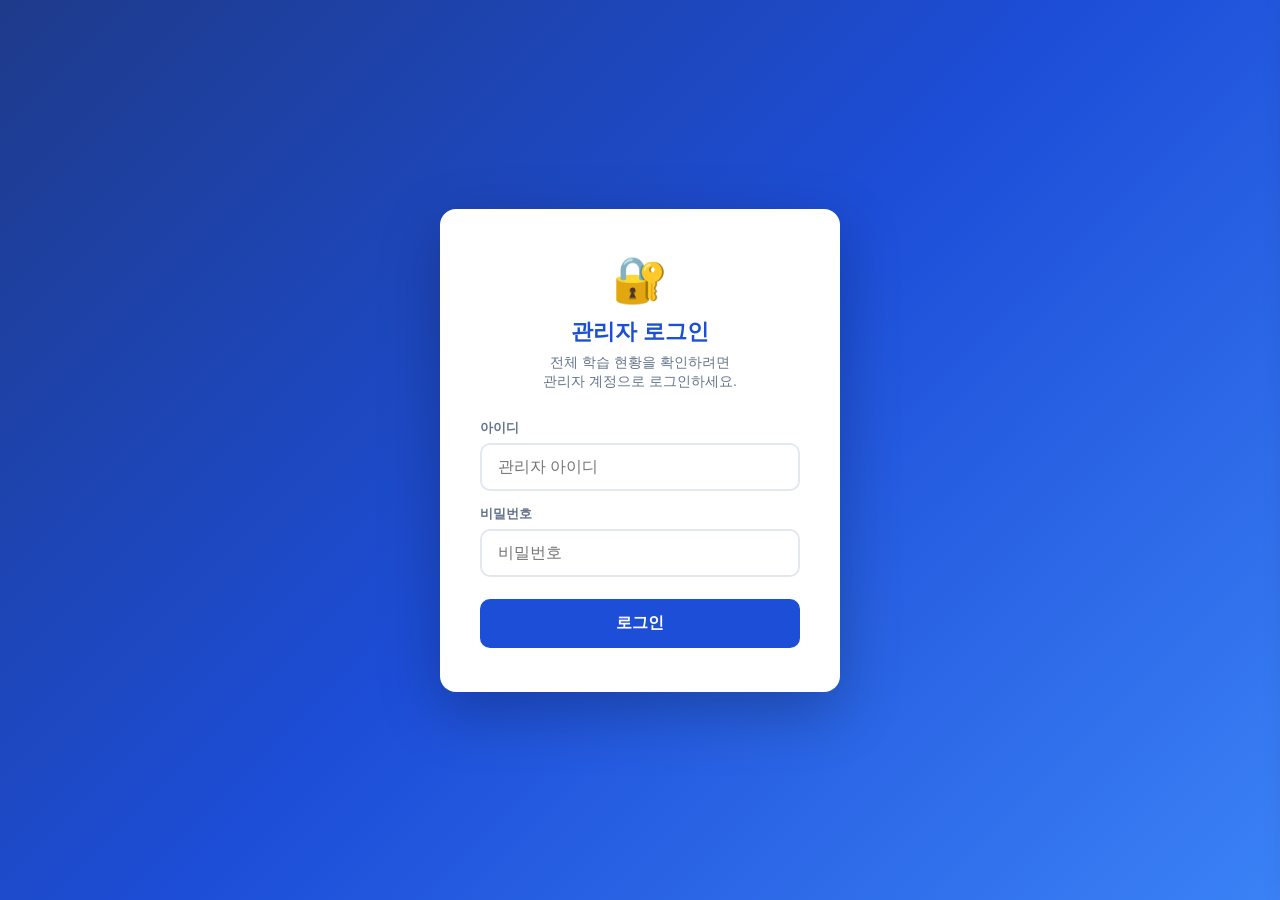
==== admin.html @ 363cc088 "Add my-results.html and admin.html: personal stats + admin dashboard" ====
<!DOCTYPE html>
<html lang="ko">
<head>
<meta charset="UTF-8">
<meta name="viewport" content="width=device-width, initial-scale=1.0">
<title>관리자 대시보드 | 꿈담길 × 에듀원탑AI × 배틀학습</title>
<link rel="stylesheet" href="quiz.css">
<style>
  * { box-sizing: border-box; margin: 0; padding: 0; }
  body { font-family: 'Malgun Gothic', '맑은 고딕', sans-serif; background: var(--qz-bg); color: var(--qz-text); min-height: 100vh; }

  /* 도넛 */
  .donut-ring { transition: stroke-dashoffset 1s cubic-bezier(.4,0,.2,1); }

  /* 순위 배지 */
  .rank-badge {
    display: inline-flex; align-items: center; justify-content: center;
    width: 26px; height: 26px; border-radius: 50%;
    font-size: 0.78rem; font-weight: 800;
  }
  .rank-1 { background: #fbbf24; color: #7c2d12; }
  .rank-2 { background: #94a3b8; color: #fff; }
  .rank-3 { background: #b45309; color: #fff; }
  .rank-n { background: #f1f5f9; color: var(--qz-muted); }

  /* 테이블 정렬 아이콘 */
  th[data-sort] { cursor: pointer; user-select: none; }
  th[data-sort]:hover { background: #1e3a8a; }
  th[data-sort]::after { content: ' ⇅'; opacity: .5; font-size: .7em; }
  th[data-sort].asc::after  { content: ' ↑'; opacity: 1; }
  th[data-sort].desc::after { content: ' ↓'; opacity: 1; }

  /* 사용자 상세 드로어 */
  #userDrawer {
    position: fixed; top: 0; right: -480px; width: 460px; max-width: 96vw;
    height: 100vh; background: #fff; box-shadow: -4px 0 32px rgba(0,0,0,.18);
    z-index: 9999; transition: right .3s cubic-bezier(.4,0,.2,1);
    display: flex; flex-direction: column;
  }
  #userDrawer.open { right: 0; }
  .drawer-header {
    padding: 20px 22px; background: linear-gradient(135deg, var(--qz-primary), #3b82f6);
    color: #fff; display: flex; align-items: center; justify-content: space-between;
    flex-shrink: 0;
  }
  .drawer-header h2 { font-size: 1.1rem; }
  .drawer-close { background: rgba(255,255,255,.2); border: none; color: #fff; width: 32px; height: 32px; border-radius: 50%; cursor: pointer; font-size: 1.1rem; }
  .drawer-body { padding: 20px; overflow-y: auto; flex: 1; }
  .drawer-kpi  { display: grid; grid-template-columns: repeat(3,1fr); gap: 10px; margin-bottom: 16px; }
  .drawer-kpi-item { background: #f8fafc; border-radius: 8px; padding: 12px 10px; text-align: center; }
  .drawer-kpi-item .kv { font-size: 1.2rem; font-weight: 800; color: var(--qz-primary); }
  .drawer-kpi-item .kl { font-size: 0.72rem; color: var(--qz-muted); margin-top: 2px; }

  .sect-progress { display: flex; flex-direction: column; gap: 8px; margin-bottom: 16px; }
  .sp-row { display: flex; align-items: center; gap: 8px; font-size: 0.82rem; }
  .sp-label { min-width: 54px; color: var(--qz-muted); font-weight: 600; }
  .sp-track { flex: 1; height: 8px; background: #f1f5f9; border-radius: 4px; overflow: hidden; }
  .sp-fill  { height: 100%; border-radius: 4px; }
  .sp-val   { min-width: 36px; font-weight: 700; font-size: 0.8rem; text-align: right; }

  .qa-mini  { display: flex; flex-direction: column; gap: 6px; }
  .qa-mini-item { background: #f8fafc; border-radius: 6px; padding: 8px 10px; font-size: 0.8rem; line-height: 1.45; }
  .qa-mini-q    { font-weight: 600; margin-bottom: 3px; }
  .qa-mini-row  { display: flex; gap: 6px; margin-top: 2px; }
  .qa-mini-row .label { color: var(--qz-muted); min-width: 44px; }

  /* 드로어 오버레이 */
  #drawerOverlay {
    display: none; position: fixed; inset: 0; background: rgba(0,0,0,.4); z-index: 9998;
  }
  #drawerOverlay.open { display: block; }

  @media(max-width:640px){
    .stats-dashboard { padding: 12px; }
    .stats-topbar    { padding: 14px 16px; }
    #userDrawer      { width: 100%; max-width: 100%; right: -100%; }
  }
</style>
</head>
<body class="stats-page">

<!-- ══════════════════════════════════════
     로그인 화면
     ══════════════════════════════════════ -->
<div class="stats-login-wrap" id="loginWrap">
  <div class="stats-login-card">
    <div class="stats-login-logo">🔐</div>
    <h2>관리자 로그인</h2>
    <p>전체 학습 현황을 확인하려면<br>관리자 계정으로 로그인하세요.</p>

    <div class="stats-input-group">
      <label>아이디</label>
      <input id="inputId" type="text" placeholder="관리자 아이디" autocomplete="off">
    </div>
    <div class="stats-input-group">
      <label>비밀번호</label>
      <input id="inputPw" type="password" placeholder="비밀번호">
    </div>
    <button class="stats-login-btn" onclick="doLogin()">로그인</button>
    <div class="stats-login-err" id="loginErr">아이디 또는 비밀번호가 올바르지 않습니다.</div>
  </div>
</div>

<!-- ══════════════════════════════════════
     대시보드
     ══════════════════════════════════════ -->
<div id="dashboard" style="display:none">

  <!-- 헤더 -->
  <div class="stats-topbar">
    <div>
      <h1>🛠 관리자 대시보드</h1>
      <div class="topbar-sub" id="dashSubtitle">전체 학습 현황</div>
    </div>
    <div class="topbar-right">
      <span class="topbar-user">관리자</span>
      <button class="stats-logout-btn" onclick="doLogout()">로그아웃</button>
    </div>
  </div>

  <div class="stats-dashboard">

    <!-- 탭 -->
    <div class="stats-tabs">
      <button class="stats-tab active" onclick="switchTab('overview',this)">📊 전체 현황</button>
      <button class="stats-tab" onclick="switchTab('users',this)">👥 사용자 목록</button>
      <button class="stats-tab" onclick="switchTab('sections',this)">📚 섹션 분석</button>
      <button class="stats-tab" onclick="switchTab('questions',this)">❓ 문제 오답률</button>
    </div>

    <!-- ── 전체 현황 ── -->
    <div id="tab-overview" class="stats-tab-panel active">

      <div class="stats-kpi-row" id="kpiRow"></div>

      <div style="display:grid;grid-template-columns:1fr 1fr;gap:16px">
        <!-- 섹션별 평균 정답률 -->
        <div class="stats-section">
          <div class="stats-section-header"><h3>섹션별 평균 정답률</h3></div>
          <div class="stats-section-body">
            <div class="bar-chart" id="sectBarChart"></div>
          </div>
        </div>
        <!-- 결과 분포 도넛 -->
        <div class="stats-section">
          <div class="stats-section-header"><h3>퀴즈 결과 분포</h3></div>
          <div class="stats-section-body" id="donutWrap" style="display:flex;align-items:center;justify-content:center;min-height:160px"></div>
        </div>
      </div>

      <!-- 최근 활동 -->
      <div class="stats-section" style="margin-top:16px">
        <div class="stats-section-header">
          <h3>최근 퀴즈 활동 (20건)</h3>
          <button class="export-btn" onclick="exportAll()">⬇ 전체 CSV</button>
        </div>
        <div class="admin-table-wrap">
          <table class="admin-table" id="recentTable">
            <thead><tr>
              <th>이름</th><th>섹션</th><th>정답</th><th>점수</th><th>결과</th><th>일시</th>
            </tr></thead>
            <tbody id="recentBody"></tbody>
          </table>
        </div>
      </div>
    </div>

    <!-- ── 사용자 목록 ── -->
    <div id="tab-users" class="stats-tab-panel">
      <div class="stats-section">
        <div class="stats-section-header">
          <h3>사용자별 성취 현황</h3>
          <div class="filter-row">
            <input id="filterName" type="text" placeholder="이름 검색" oninput="renderUsersTable()">
            <select id="sortKey" onchange="renderUsersTable()">
              <option value="name">이름순</option>
              <option value="accuracy">정답률순</option>
              <option value="score">점수순</option>
              <option value="sessions">참여횟수순</option>
            </select>
          </div>
        </div>
        <div class="admin-table-wrap">
          <table class="admin-table" id="usersTable">
            <thead><tr>
              <th>순위</th>
              <th data-sort="name">이름</th>
              <th data-sort="sessions">참여</th>
              <th data-sort="accuracy">정답률</th>
              <th data-sort="score">점수</th>
              <th>완료 섹션</th>
              <th>마지막 활동</th>
              <th>상세</th>
            </tr></thead>
            <tbody id="usersBody"></tbody>
          </table>
        </div>
      </div>
    </div>

    <!-- ── 섹션 분석 ── -->
    <div id="tab-sections" class="stats-tab-panel">
      <div class="stats-kpi-row" id="sectKpiRow"></div>
      <div class="stats-section">
        <div class="stats-section-header"><h3>섹션별 상세 통계</h3></div>
        <div class="admin-table-wrap">
          <table class="admin-table" id="sectTable">
            <thead><tr>
              <th>섹션</th><th>참여자 수</th><th>총 시도</th>
              <th>평균 정답률</th><th>통과율</th><th>재시청율</th><th>평균 점수</th>
            </tr></thead>
            <tbody id="sectBody"></tbody>
          </table>
        </div>
      </div>
    </div>

    <!-- ── 문제 오답률 ── -->
    <div id="tab-questions" class="stats-tab-panel">
      <div class="stats-section">
        <div class="stats-section-header">
          <h3>문제별 오답률 (많이 틀린 순)</h3>
          <select id="sectFilter" onchange="renderQuestionsTable()">
            <option value="">전체 섹션</option>
          </select>
        </div>
        <div class="admin-table-wrap">
          <table class="admin-table" id="questTable">
            <thead><tr>
              <th>#</th><th>섹션</th><th>문제</th>
              <th>출제 횟수</th><th>오답률</th><th>평균 풀이 시간</th>
            </tr></thead>
            <tbody id="questBody"></tbody>
          </table>
        </div>
      </div>
    </div>

  </div><!-- /stats-dashboard -->
</div><!-- /dashboard -->

<!-- 사용자 상세 드로어 -->
<div id="drawerOverlay" onclick="closeDrawer()"></div>
<div id="userDrawer">
  <div class="drawer-header">
    <h2 id="drawerTitle">사용자 상세</h2>
    <button class="drawer-close" onclick="closeDrawer()">✕</button>
  </div>
  <div class="drawer-body" id="drawerBody"></div>
</div>

<script src="quiz-data.js"></script>
<script>
'use strict';

/* ══════════════════════════════════════
   1. 인증
   ══════════════════════════════════════ */
const ADMIN_ID = 'yyyy';
const ADMIN_PW = 'sksms9900';

function doLogin() {
  const id = document.getElementById('inputId').value.trim();
  const pw = document.getElementById('inputPw').value;
  if (id === ADMIN_ID && pw === ADMIN_PW) {
    sessionStorage.setItem('admin_auth', '1');
    document.getElementById('loginWrap').style.display = 'none';
    document.getElementById('dashboard').style.display  = 'block';
    initDashboard();
  } else {
    document.getElementById('loginErr').classList.add('active');
  }
}

function doLogout() {
  sessionStorage.removeItem('admin_auth');
  location.reload();
}

document.getElementById('inputPw').addEventListener('keydown', e => {
  if (e.key === 'Enter') doLogin();
});

/* 세션 유지 */
if (sessionStorage.getItem('admin_auth') === '1') {
  document.getElementById('loginWrap').style.display = 'none';
  document.getElementById('dashboard').style.display  = 'block';
  document.addEventListener('DOMContentLoaded', initDashboard);
}

/* ══════════════════════════════════════
   2. 데이터 수집: localStorage 전체 스캔
   ══════════════════════════════════════ */
function collectAllData() {
  const allRecords = [];
  const userMap    = {}; // name → [records]

  for (let i = 0; i < localStorage.length; i++) {
    const key = localStorage.key(i);
    if (!key.startsWith('quiz_results_')) continue;
    const name = key.replace('quiz_results_', '');
    if (!name) continue;
    try {
      const recs = JSON.parse(localStorage.getItem(key) || '[]');
      recs.forEach(r => { r.userName = r.userName || name; allRecords.push(r); });
      if (recs.length) userMap[name] = recs;
    } catch {}
  }

  allRecords.sort((a,b) => new Date(b.timestamp) - new Date(a.timestamp));
  return { allRecords, userMap };
}

/* ══════════════════════════════════════
   3. 유틸
   ══════════════════════════════════════ */
const SECT_COLORS = ['#3b82f6','#f59e0b','#10b981','#8b5cf6','#ec4899','#0ea5e9'];
const SECT_NAMES  = QUIZ_DATA.sections.map(s => s.ko.replace(/^섹션 \d+: /,''));

function pctColor(p) { return p >= 70 ? '#16a34a' : p >= 40 ? '#d97706' : '#dc2626'; }
function pctClass(p) { return p >= 70 ? 'success' : p >= 40 ? 'warning' : 'danger'; }
function fmtDate(iso) {
  const d = new Date(iso);
  return `${d.getFullYear()}.${pad(d.getMonth()+1)}.${pad(d.getDate())} ${pad(d.getHours())}:${pad(d.getMinutes())}`;
}
function pad(n) { return String(n).padStart(2,'0'); }
function fmtTime(ms) { const s = Math.round(ms/1000); return s < 60 ? s+'초' : Math.floor(s/60)+'분 '+(s%60)+'초'; }
function resultIcon(r) { return r.correct === r.total ? '✅' : r.correct > 0 ? '⚠️' : '❌'; }

function donutSVG(pct, color, label, size=100) {
  const r = 35, cx = 45, cy = 45, circ = 2*Math.PI*r;
  const dash = (pct/100)*circ;
  return `<svg width="${size}" height="${size}" viewBox="0 0 90 90">
    <circle cx="${cx}" cy="${cy}" r="${r}" fill="none" stroke="#e2e8f0" stroke-width="10"/>
    <circle cx="${cx}" cy="${cy}" r="${r}" fill="none" stroke="${color}" stroke-width="10"
      stroke-dasharray="${dash} ${circ-dash}" stroke-dashoffset="${circ*0.25}"
      stroke-linecap="round" class="donut-ring"/>
    <text x="${cx}" y="${cy-6}" text-anchor="middle" dominant-baseline="central"
      font-size="13" font-weight="800" fill="${color}">${pct}%</text>
    <text x="${cx}" y="${cy+9}" text-anchor="middle" dominant-baseline="central"
      font-size="8" fill="#64748b">${label}</text>
  </svg>`;
}

function miniBarHTML(pct, color) {
  return `<div class="mini-bar-wrap">
    <div class="mini-bar-track">
      <div class="mini-bar-fill ${pct>=70?'':'pct<40?\'low\':\'mid\''}" style="width:${pct}%;background:${color}"></div>
    </div>
    <span style="font-size:.8rem;font-weight:700;color:${color}">${pct}%</span>
  </div>`;
}

/* ══════════════════════════════════════
   4. 대시보드 초기화
   ══════════════════════════════════════ */
let _data = null;

function initDashboard() {
  _data = collectAllData();
  const { allRecords, userMap } = _data;
  const userCount = Object.keys(userMap).length;

  document.getElementById('dashSubtitle').textContent =
    `참여자 ${userCount}명 · 총 ${allRecords.length}회 퀴즈 기록`;

  renderOverview();
  renderUsersTable();
  renderSectionsTab();
  renderQuestionsTable();
  populateSectFilter();
}

/* ══════════════════════════════════════
   5. 전체 현황 탭
   ══════════════════════════════════════ */
function renderOverview() {
  const { allRecords, userMap } = _data;
  const userCount  = Object.keys(userMap).length;
  const totalSess  = allRecords.length;
  const totalQ     = allRecords.reduce((s,r) => s+r.total,   0);
  const totalC     = allRecords.reduce((s,r) => s+r.correct, 0);
  const accuracy   = totalQ ? Math.round((totalC/totalQ)*100) : 0;
  const passCount  = allRecords.filter(r => r.correct === r.total).length;
  const passRate   = totalSess ? Math.round((passCount/totalSess)*100) : 0;
  const totalScore = allRecords.reduce((s,r) => s+r.score, 0);
  const totalMax   = allRecords.reduce((s,r) => s+r.maxScore, 0);

  /* KPI */
  document.getElementById('kpiRow').innerHTML = `
    <div class="stats-kpi-card"><div class="kpi-l">총 참여자</div><div class="kpi-v">${userCount}</div><div class="kpi-u">명</div></div>
    <div class="stats-kpi-card"><div class="kpi-l">총 퀴즈 참여</div><div class="kpi-v">${totalSess}</div><div class="kpi-u">회</div></div>
    <div class="stats-kpi-card ${pctClass(accuracy)}"><div class="kpi-l">평균 정답률</div><div class="kpi-v" style="color:${pctColor(accuracy)}">${accuracy}%</div></div>
    <div class="stats-kpi-card success"><div class="kpi-l">통과율</div><div class="kpi-v" style="color:var(--qz-success)">${passRate}%</div><div class="kpi-u">${passCount}/${totalSess}</div></div>
    <div class="stats-kpi-card"><div class="kpi-l">총 획득 점수</div><div class="kpi-v" style="color:var(--qz-primary)">${totalScore}</div><div class="kpi-u">/ ${totalMax}점</div></div>
  `;

  /* 섹션별 막대 */
  const sectAcc = Array(6).fill(null).map(() => ({c:0,t:0}));
  allRecords.forEach(r => {
    const si = r.sectionIdx;
    if (si >= 0 && si < 6) { sectAcc[si].c += r.correct; sectAcc[si].t += r.total; }
  });
  document.getElementById('sectBarChart').innerHTML = sectAcc.map((s,i) => {
    const pct = s.t ? Math.round((s.c/s.t)*100) : null;
    return `<div class="bar-row">
      <span class="bar-label" style="color:${SECT_COLORS[i]};font-weight:700">S${i+1}</span>
      <div class="bar-track">
        <div class="bar-fill" style="width:${pct??0}%;background:${pct!==null?pctColor(pct):'#e2e8f0'}"></div>
      </div>
      <span class="bar-val">${pct!==null?pct+'%':'–'}</span>
    </div>`;
  }).join('');

  /* 결과 분포 도넛 3개 */
  const retryCount = allRecords.filter(r => r.correct === 0).length;
  const warnCount  = allRecords.filter(r => r.correct > 0 && r.correct < r.total).length;
  document.getElementById('donutWrap').innerHTML = `
    <div style="display:flex;gap:20px;flex-wrap:wrap;justify-content:center;align-items:center">
      ${donutSVG(passRate, '#16a34a', '통과')}
      ${donutSVG(totalSess?Math.round((warnCount/totalSess)*100):0, '#d97706', '경고')}
      ${donutSVG(totalSess?Math.round((retryCount/totalSess)*100):0, '#dc2626', '재시청')}
    </div>
    <div style="display:flex;gap:12px;flex-wrap:wrap;margin-top:8px;font-size:.8rem">
      <span style="color:#16a34a;font-weight:700">✅ 통과 ${passCount}회</span>
      <span style="color:#d97706;font-weight:700">⚠️ 경고 ${warnCount}회</span>
      <span style="color:#dc2626;font-weight:700">❌ 재시청 ${retryCount}회</span>
    </div>`;

  /* 최근 활동 */
  const recent = allRecords.slice(0, 20);
  document.getElementById('recentBody').innerHTML = recent.map(r => `
    <tr>
      <td><div class="user-chip"><div class="user-avatar">${r.userName.charAt(0)}</div>${r.userName}</div></td>
      <td style="white-space:nowrap;font-size:.8rem">${r.sectionName}</td>
      <td>${r.correct}/${r.total}</td>
      <td><span class="badge badge-score">${r.score}점</span></td>
      <td>${resultIcon(r)}</td>
      <td style="white-space:nowrap;font-size:.78rem;color:var(--qz-muted)">${fmtDate(r.timestamp)}</td>
    </tr>`).join('');
}

/* ══════════════════════════════════════
   6. 사용자 목록 탭
   ══════════════════════════════════════ */
function buildUserStats() {
  const { allRecords, userMap } = _data;
  return Object.entries(userMap).map(([name, recs]) => {
    const totalQ    = recs.reduce((s,r) => s+r.total,   0);
    const totalC    = recs.reduce((s,r) => s+r.correct, 0);
    const score     = recs.reduce((s,r) => s+r.score,   0);
    const maxScore  = recs.reduce((s,r) => s+r.maxScore, 0);
    const accuracy  = totalQ ? Math.round((totalC/totalQ)*100) : 0;
    const sections  = [...new Set(recs.map(r => r.sectionIdx))].length;
    const lastTime  = recs.reduce((mx,r) => r.timestamp > mx ? r.timestamp : mx, '');
    return { name, sessions: recs.length, totalQ, totalC, score, maxScore, accuracy, sections, lastTime };
  });
}

let _sortCol = 'accuracy', _sortAsc = false;

function renderUsersTable() {
  const filter = (document.getElementById('filterName').value || '').toLowerCase();
  const sortK  = document.getElementById('sortKey').value;
  let stats    = buildUserStats().filter(u => u.name.toLowerCase().includes(filter));

  stats.sort((a,b) => {
    if (sortK === 'name')     return a.name.localeCompare(b.name);
    if (sortK === 'accuracy') return b.accuracy - a.accuracy;
    if (sortK === 'score')    return b.score - a.score;
    if (sortK === 'sessions') return b.sessions - a.sessions;
    return 0;
  });

  document.getElementById('usersBody').innerHTML = stats.map((u,i) => {
    const rankCls = i===0?'rank-1':i===1?'rank-2':i===2?'rank-3':'rank-n';
    const color   = pctColor(u.accuracy);
    return `
      <tr>
        <td><span class="rank-badge ${rankCls}">${i+1}</span></td>
        <td><div class="user-chip"><div class="user-avatar">${u.name.charAt(0)}</div>${u.name}</div></td>
        <td>${u.sessions}회</td>
        <td>
          <div class="mini-bar-wrap">
            <div class="mini-bar-track"><div class="mini-bar-fill" style="width:${u.accuracy}%;background:${color}"></div></div>
            <span style="font-size:.8rem;font-weight:700;color:${color}">${u.accuracy}%</span>
          </div>
        </td>
        <td><span class="badge badge-score">${u.score}점</span></td>
        <td>
          <div style="display:flex;gap:3px">
            ${Array(6).fill(0).map((_,si) => {
              const hasSect = _data.userMap[u.name].some(r => r.sectionIdx === si);
              return `<span style="font-size:.9rem">${hasSect?'✅':'⬜'}</span>`;
            }).join('')}
          </div>
        </td>
        <td style="font-size:.78rem;color:var(--qz-muted);white-space:nowrap">${u.lastTime ? fmtDate(u.lastTime) : '–'}</td>
        <td><button onclick="openDrawer('${u.name}')" style="padding:5px 10px;background:var(--qz-primary);color:#fff;border:none;border-radius:6px;cursor:pointer;font-size:.78rem;font-weight:700">상세</button></td>
      </tr>`;
  }).join('') || '<tr><td colspan="8" style="text-align:center;color:var(--qz-muted);padding:24px">검색 결과 없음</td></tr>';
}

/* ══════════════════════════════════════
   7. 섹션 분석 탭
   ══════════════════════════════════════ */
function renderSectionsTab() {
  const { allRecords, userMap } = _data;
  const sectStats = Array(6).fill(null).map(() => ({
    users: new Set(), sessions:0, correct:0, total:0, score:0, maxScore:0, pass:0, retry:0
  }));

  allRecords.forEach(r => {
    const si = r.sectionIdx;
    if (si < 0 || si >= 6) return;
    const s = sectStats[si];
    s.users.add(r.userName);
    s.sessions++;
    s.correct  += r.correct;
    s.total    += r.total;
    s.score    += r.score;
    s.maxScore += r.maxScore;
    if (r.correct === r.total) s.pass++;
    if (r.correct === 0)       s.retry++;
  });

  /* KPI */
  const mostTried = sectStats.reduce((mx,s,i) => s.sessions>sectStats[mx].sessions?i:mx, 0);
  const hardest   = sectStats.reduce((mx,s,i) => {
    const pct  = s.total ? (s.correct/s.total) : 1;
    const mpct = sectStats[mx].total ? (sectStats[mx].correct/sectStats[mx].total) : 1;
    return pct < mpct ? i : mx;
  }, 0);
  const totalParticipants = Object.keys(userMap).length;

  document.getElementById('sectKpiRow').innerHTML = `
    <div class="stats-kpi-card"><div class="kpi-l">총 섹션 시도</div><div class="kpi-v">${allRecords.length}</div></div>
    <div class="stats-kpi-card warning"><div class="kpi-l">가장 어려운 섹션</div><div class="kpi-v" style="font-size:1rem">S${hardest+1}</div><div class="kpi-u">${SECT_NAMES[hardest]}</div></div>
    <div class="stats-kpi-card"><div class="kpi-l">가장 많이 시도</div><div class="kpi-v" style="font-size:1rem">S${mostTried+1}</div><div class="kpi-u">${sectStats[mostTried].sessions}회</div></div>
  `;

  /* 테이블 */
  document.getElementById('sectBody').innerHTML = sectStats.map((s,i) => {
    const avgAcc  = s.total   ? Math.round((s.correct/s.total)*100) : null;
    const passR   = s.sessions? Math.round((s.pass/s.sessions)*100) : null;
    const retryR  = s.sessions? Math.round((s.retry/s.sessions)*100): null;
    const avgScore= s.sessions? Math.round(s.score/s.sessions) : null;
    const color   = avgAcc !== null ? pctColor(avgAcc) : '#94a3b8';
    return `
      <tr>
        <td><span style="font-weight:700;color:${SECT_COLORS[i]}">S${i+1}</span> ${SECT_NAMES[i]}</td>
        <td>${s.users.size}명</td>
        <td>${s.sessions}회</td>
        <td>
          <div class="mini-bar-wrap">
            <div class="mini-bar-track"><div class="mini-bar-fill" style="width:${avgAcc??0}%;background:${color}"></div></div>
            <span style="font-size:.8rem;font-weight:700;color:${color}">${avgAcc!==null?avgAcc+'%':'–'}</span>
          </div>
        </td>
        <td><span style="font-weight:700;color:#16a34a">${passR!==null?passR+'%':'–'}</span></td>
        <td><span style="font-weight:700;color:#dc2626">${retryR!==null?retryR+'%':'–'}</span></td>
        <td>${avgScore!==null?avgScore+'점':'–'}</td>
      </tr>`;
  }).join('');
}

/* ══════════════════════════════════════
   8. 문제 오답률 탭
   ══════════════════════════════════════ */
function populateSectFilter() {
  const sel = document.getElementById('sectFilter');
  QUIZ_DATA.sections.forEach((s,i) => {
    const opt = document.createElement('option');
    opt.value = i; opt.textContent = `S${i+1}: ${SECT_NAMES[i]}`;
    sel.appendChild(opt);
  });
}

function renderQuestionsTable() {
  const { allRecords } = _data;
  const filterSect = document.getElementById('sectFilter').value;

  // 문제별 집계
  const qMap = {}; // qIdx → { question, sectionIdx, sectionName, total, wrong, totalElapsed }
  allRecords.forEach(r => {
    if (filterSect !== '' && r.sectionIdx !== Number(filterSect)) return;
    r.details.forEach(d => {
      if (!qMap[d.qIdx]) qMap[d.qIdx] = {
        question: d.question, sectionIdx: r.sectionIdx, sectionName: r.sectionName,
        total: 0, wrong: 0, totalElapsed: 0
      };
      const q = qMap[d.qIdx];
      q.total++;
      if (!d.isCorrect) q.wrong++;
      q.totalElapsed += (d.elapsed || 0);
    });
  });

  const rows = Object.entries(qMap)
    .map(([qi, q]) => ({ ...q, qIdx: Number(qi), wrongRate: q.total ? Math.round((q.wrong/q.total)*100) : 0 }))
    .sort((a,b) => b.wrongRate - a.wrongRate);

  document.getElementById('questBody').innerHTML = rows.map((q,i) => {
    const color = pctColor(100 - q.wrongRate);
    return `
      <tr>
        <td>${i+1}</td>
        <td style="white-space:nowrap;font-size:.8rem"><span style="color:${SECT_COLORS[q.sectionIdx]};font-weight:700">S${q.sectionIdx+1}</span></td>
        <td style="max-width:260px;font-size:.82rem;line-height:1.4">${q.question}</td>
        <td>${q.total}회</td>
        <td>
          <div class="mini-bar-wrap">
            <div class="mini-bar-track"><div class="mini-bar-fill" style="width:${q.wrongRate}%;background:#dc2626"></div></div>
            <span style="font-size:.8rem;font-weight:700;color:#dc2626">${q.wrongRate}%</span>
          </div>
        </td>
        <td>${fmtTime(q.total ? Math.round(q.totalElapsed/q.total) : 0)}</td>
      </tr>`;
  }).join('') || '<tr><td colspan="6" style="text-align:center;color:var(--qz-muted);padding:24px">데이터 없음</td></tr>';
}

/* ══════════════════════════════════════
   9. 사용자 상세 드로어
   ══════════════════════════════════════ */
function openDrawer(name) {
  const recs = _data.userMap[name] || [];
  const totalQ   = recs.reduce((s,r) => s+r.total,   0);
  const totalC   = recs.reduce((s,r) => s+r.correct, 0);
  const score    = recs.reduce((s,r) => s+r.score,   0);
  const maxScore = recs.reduce((s,r) => s+r.maxScore, 0);
  const accuracy = totalQ ? Math.round((totalC/totalQ)*100) : 0;
  const passCount= recs.filter(r => r.correct===r.total).length;

  const sectAcc = Array(6).fill(null).map(()=>({c:0,t:0}));
  recs.forEach(r => {
    if (r.sectionIdx>=0 && r.sectionIdx<6) {
      sectAcc[r.sectionIdx].c += r.correct;
      sectAcc[r.sectionIdx].t += r.total;
    }
  });

  document.getElementById('drawerTitle').textContent = `📊 ${name}`;
  document.getElementById('drawerBody').innerHTML = `
    <div class="drawer-kpi">
      <div class="drawer-kpi-item"><div class="kv" style="color:${pctColor(accuracy)}">${accuracy}%</div><div class="kl">정답률</div></div>
      <div class="drawer-kpi-item"><div class="kv" style="color:var(--qz-primary)">${score}점</div><div class="kl">/ ${maxScore}점</div></div>
      <div class="drawer-kpi-item"><div class="kv" style="color:var(--qz-success)">${passCount}</div><div class="kl">통과 횟수</div></div>
    </div>

    <div style="font-size:.85rem;font-weight:700;margin-bottom:8px;color:var(--qz-muted)">섹션별 정답률</div>
    <div class="sect-progress">
      ${sectAcc.map((s,i) => {
        const pct = s.t ? Math.round((s.c/s.t)*100) : null;
        const col = pct!==null ? pctColor(pct) : '#e2e8f0';
        return `<div class="sp-row">
          <span class="sp-label" style="color:${SECT_COLORS[i]}">S${i+1}</span>
          <div class="sp-track"><div class="sp-fill" style="width:${pct??0}%;background:${col}"></div></div>
          <span class="sp-val" style="color:${col}">${pct!==null?pct+'%':'–'}</span>
        </div>`;
      }).join('')}
    </div>

    <div style="font-size:.85rem;font-weight:700;margin-bottom:8px;color:var(--qz-muted)">최근 퀴즈 기록</div>
    <div class="qa-mini">
      ${[...recs].reverse().slice(0,10).flatMap(r =>
        r.details.map(d => `
          <div class="qa-mini-item">
            <div class="qa-mini-q">${d.isCorrect?'✅':'❌'} ${d.question}</div>
            <div class="qa-mini-row">
              <span class="label">내 답</span>
              <span style="color:${d.isCorrect?'var(--qz-success)':'var(--qz-danger)'};font-weight:700">${d.userAns}</span>
            </div>
            ${!d.isCorrect?`<div class="qa-mini-row"><span class="label">정답</span><span>${d.correctAns}</span></div>`:''}
            <div class="qa-mini-row"><span class="label">풀이</span><span style="color:var(--qz-muted)">${fmtTime(d.elapsed||0)} · ${fmtDate(r.timestamp)}</span></div>
          </div>`)
      ).join('')}
    </div>

    <div style="margin-top:16px">
      <a href="my-results.html?name=${encodeURIComponent(name)}" target="_blank"
        style="display:inline-block;padding:10px 18px;background:var(--qz-primary);color:#fff;border-radius:8px;font-weight:700;font-size:.88rem;text-decoration:none">
        📈 전체 결과 페이지 열기
      </a>
    </div>`;

  document.getElementById('userDrawer').classList.add('open');
  document.getElementById('drawerOverlay').classList.add('open');
}

function closeDrawer() {
  document.getElementById('userDrawer').classList.remove('open');
  document.getElementById('drawerOverlay').classList.remove('open');
}

/* ══════════════════════════════════════
   10. 탭 전환
   ══════════════════════════════════════ */
function switchTab(id, btn) {
  document.querySelectorAll('.stats-tab-panel').forEach(p => p.classList.remove('active'));
  document.querySelectorAll('.stats-tab').forEach(b => b.classList.remove('active'));
  const panel = document.getElementById('tab-' + id);
  if (panel) panel.classList.add('active');
  if (btn) btn.classList.add('active');
}

/* ══════════════════════════════════════
   11. 전체 CSV 내보내기
   ══════════════════════════════════════ */
function exportAll() {
  const { allRecords } = _data;
  const rows = [['이름','섹션','문제','내답','정답','정오','점수','선다수','풀이시간(초)','일시']];
  allRecords.forEach(r =>
    r.details.forEach(d =>
      rows.push([r.userName, r.sectionName, d.question, d.userAns, d.correctAns,
        d.isCorrect?'정답':'오답', d.pts, d.choiceCnt,
        Math.round((d.elapsed||0)/1000), r.timestamp])
    )
  );
  const csv  = rows.map(r => r.map(c => `"${String(c).replace(/"/g,'""')}"`).join(',')).join('\n');
  const blob = new Blob(['﻿'+csv], { type: 'text/csv;charset=utf-8' });
  const a    = Object.assign(document.createElement('a'),
    { href: URL.createObjectURL(blob), download: `admin_all_results_${new Date().toISOString().slice(0,10)}.csv` });
  a.click();
}
</script>
</body>
</html>
---- quiz.css ----
/* ============================================================
   quiz.css — 퀴즈 팝업 · 통계 · 관리자 전용 스타일
   ============================================================ */

/* ── 공통 변수 ── */
:root {
  --qz-primary:   #1d4ed8;
  --qz-success:   #16a34a;
  --qz-danger:    #dc2626;
  --qz-warning:   #d97706;
  --qz-bg:        #f8fafc;
  --qz-card:      #ffffff;
  --qz-border:    #e2e8f0;
  --qz-text:      #1e293b;
  --qz-muted:     #64748b;
  --qz-overlay:   rgba(0, 0, 0, 0.72);
  --qz-radius:    16px;
  --qz-shadow:    0 20px 60px rgba(0,0,0,0.25);
  --qz-transition: 0.22s cubic-bezier(.4,0,.2,1);
}

/* ══════════════════════════════════════════════════════════
   1. 이름 입력 모달
   ══════════════════════════════════════════════════════════ */
#nameModal {
  display: none;
  position: fixed;
  inset: 0;
  z-index: 9000;
  background: var(--qz-overlay);
  align-items: center;
  justify-content: center;
  padding: 16px;
}
#nameModal.active { display: flex; }

.name-modal-box {
  background: var(--qz-card);
  border-radius: var(--qz-radius);
  box-shadow: var(--qz-shadow);
  padding: 40px 36px;
  width: 100%;
  max-width: 420px;
  text-align: center;
  animation: qzSlideUp 0.3s ease;
}
.name-modal-box h2 {
  font-size: 1.5rem;
  font-weight: 800;
  color: var(--qz-primary);
  margin-bottom: 8px;
}
.name-modal-box p {
  font-size: 0.92rem;
  color: var(--qz-muted);
  margin-bottom: 24px;
}
.name-modal-box input {
  width: 100%;
  padding: 14px 16px;
  border: 2px solid var(--qz-border);
  border-radius: 10px;
  font-size: 1rem;
  color: var(--qz-text);
  outline: none;
  transition: border-color var(--qz-transition);
  box-sizing: border-box;
  margin-bottom: 16px;
}
.name-modal-box input:focus { border-color: var(--qz-primary); }
.name-modal-box .btn-start {
  width: 100%;
  padding: 14px;
  background: var(--qz-primary);
  color: #fff;
  border: none;
  border-radius: 10px;
  font-size: 1.05rem;
  font-weight: 700;
  cursor: pointer;
  transition: background var(--qz-transition), transform var(--qz-transition);
}
.name-modal-box .btn-start:hover {
  background: #1e40af;
  transform: translateY(-1px);
}

/* ══════════════════════════════════════════════════════════
   2. 퀴즈 오버레이
   ══════════════════════════════════════════════════════════ */
#quizOverlay {
  display: none;
  position: fixed;
  inset: 0;
  z-index: 9100;
  background: var(--qz-overlay);
  align-items: center;
  justify-content: center;
  padding: 16px;
}
#quizOverlay.active { display: flex; }

/* ── 퀴즈 카드 ── */
.quiz-card {
  background: var(--qz-card);
  border-radius: var(--qz-radius);
  box-shadow: var(--qz-shadow);
  width: 100%;
  max-width: 620px;
  max-height: 92vh;
  overflow-y: auto;
  animation: qzSlideUp 0.3s ease;
}

/* ── 헤더 ── */
.quiz-header {
  display: flex;
  align-items: center;
  justify-content: space-between;
  padding: 20px 24px 16px;
  border-bottom: 2px solid var(--qz-border);
  background: linear-gradient(135deg, var(--qz-primary) 0%, #3b82f6 100%);
  border-radius: var(--qz-radius) var(--qz-radius) 0 0;
  color: #fff;
}
.quiz-section-badge {
  font-size: 0.78rem;
  font-weight: 700;
  background: rgba(255,255,255,0.22);
  padding: 4px 10px;
  border-radius: 20px;
  letter-spacing: 0.02em;
}
.quiz-counter {
  font-size: 0.9rem;
  font-weight: 600;
  opacity: 0.9;
}

/* ── 진행 바 ── */
.quiz-progress-bar {
  height: 5px;
  background: rgba(255,255,255,0.25);
}
.quiz-progress-fill {
  height: 100%;
  background: #fbbf24;
  transition: width 0.4s ease;
}

/* ── 점수 안내 배지 ── */
.quiz-score-badge {
  display: flex;
  align-items: center;
  gap: 6px;
  padding: 10px 24px;
  background: #eff6ff;
  border-bottom: 1px solid #dbeafe;
  font-size: 0.85rem;
  color: var(--qz-primary);
  font-weight: 600;
}
.quiz-score-badge .badge-icon { font-size: 1rem; }

/* ── 타이머 ── */
.quiz-timer-bar {
  display: flex;
  align-items: center;
  gap: 10px;
  padding: 8px 24px;
  background: #f1f5f9;
  border-bottom: 1px solid var(--qz-border);
  font-size: 0.82rem;
  color: var(--qz-muted);
}
.quiz-timer-track {
  flex: 1;
  height: 6px;
  background: var(--qz-border);
  border-radius: 3px;
  overflow: hidden;
}
.quiz-timer-fill {
  height: 100%;
  background: var(--qz-primary);
  border-radius: 3px;
  transition: width 1s linear;
}
.quiz-timer-fill.warning { background: var(--qz-warning); }
.quiz-timer-fill.danger  { background: var(--qz-danger);  }
#quizTimerNum {
  min-width: 30px;
  text-align: right;
  font-weight: 700;
  color: var(--qz-text);
}

/* ── 문제 본문 ── */
.quiz-body { padding: 24px; }

.quiz-question {
  font-size: 1.08rem;
  font-weight: 700;
  color: var(--qz-text);
  line-height: 1.65;
  margin-bottom: 20px;
}

/* ── 보기 버튼 ── */
.quiz-options {
  display: flex;
  flex-direction: column;
  gap: 10px;
  margin-bottom: 8px;
}
.quiz-option-btn {
  display: flex;
  align-items: center;
  gap: 14px;
  width: 100%;
  padding: 14px 18px;
  background: #f8fafc;
  border: 2px solid var(--qz-border);
  border-radius: 12px;
  cursor: pointer;
  font-size: 0.97rem;
  color: var(--qz-text);
  text-align: left;
  transition: all var(--qz-transition);
  font-family: inherit;
}
.quiz-option-btn:hover:not(:disabled) {
  border-color: var(--qz-primary);
  background: #eff6ff;
  transform: translateX(3px);
}
.quiz-option-btn:disabled { cursor: not-allowed; }

/* 보기 앞 번호 */
.quiz-option-num {
  min-width: 32px;
  height: 32px;
  border-radius: 50%;
  background: var(--qz-border);
  color: var(--qz-muted);
  display: flex;
  align-items: center;
  justify-content: center;
  font-weight: 800;
  font-size: 0.88rem;
  flex-shrink: 0;
  transition: all var(--qz-transition);
}

/* 선택 상태 */
.quiz-option-btn.selected {
  border-color: var(--qz-primary);
  background: #eff6ff;
}
.quiz-option-btn.selected .quiz-option-num {
  background: var(--qz-primary);
  color: #fff;
}

/* 정답 */
.quiz-option-btn.correct {
  border-color: var(--qz-success);
  background: #f0fdf4;
}
.quiz-option-btn.correct .quiz-option-num {
  background: var(--qz-success);
  color: #fff;
}

/* 오답 */
.quiz-option-btn.wrong {
  border-color: var(--qz-danger);
  background: #fef2f2;
}
.quiz-option-btn.wrong .quiz-option-num {
  background: var(--qz-danger);
  color: #fff;
}

/* ── 제출 버튼 ── */
.quiz-submit-wrap { padding: 0 24px 8px; }
.quiz-submit-btn {
  width: 100%;
  padding: 15px;
  background: var(--qz-primary);
  color: #fff;
  border: none;
  border-radius: 12px;
  font-size: 1rem;
  font-weight: 700;
  cursor: pointer;
  transition: all var(--qz-transition);
  font-family: inherit;
}
.quiz-submit-btn:hover:not(:disabled) {
  background: #1e40af;
  transform: translateY(-1px);
}
.quiz-submit-btn:disabled {
  background: #94a3b8;
  cursor: not-allowed;
  transform: none;
}

/* ── 피드백 패널 ── */
.quiz-feedback {
  display: none;
  margin: 0 24px 16px;
  border-radius: 12px;
  padding: 16px 18px;
  animation: qzFadeIn 0.3s ease;
}
.quiz-feedback.active { display: block; }
.quiz-feedback.correct-fb {
  background: #f0fdf4;
  border: 2px solid #bbf7d0;
}
.quiz-feedback.wrong-fb {
  background: #fef2f2;
  border: 2px solid #fecaca;
}
.quiz-feedback-title {
  font-size: 1.05rem;
  font-weight: 800;
  margin-bottom: 6px;
}
.quiz-feedback.correct-fb .quiz-feedback-title { color: var(--qz-success); }
.quiz-feedback.wrong-fb  .quiz-feedback-title { color: var(--qz-danger);  }
.quiz-feedback-ans {
  font-size: 0.9rem;
  color: var(--qz-text);
  line-height: 1.55;
}
.quiz-feedback-score {
  display: inline-block;
  margin-top: 8px;
  padding: 4px 12px;
  border-radius: 20px;
  font-size: 0.82rem;
  font-weight: 700;
  background: #fff;
  border: 1.5px solid currentColor;
}
.correct-fb .quiz-feedback-score { color: var(--qz-success); }
.wrong-fb   .quiz-feedback-score { color: var(--qz-danger);  }

/* ── 다음 버튼 ── */
.quiz-next-wrap { padding: 0 24px 24px; }
.quiz-next-btn {
  width: 100%;
  padding: 13px;
  background: transparent;
  color: var(--qz-primary);
  border: 2px solid var(--qz-primary);
  border-radius: 12px;
  font-size: 0.97rem;
  font-weight: 700;
  cursor: pointer;
  transition: all var(--qz-transition);
  font-family: inherit;
}
.quiz-next-btn:hover {
  background: var(--qz-primary);
  color: #fff;
}

/* ══════════════════════════════════════════════════════════
   3. 경고 모달 (50% 이하 정답)
   ══════════════════════════════════════════════════════════ */
#warnModal {
  display: none;
  position: fixed;
  inset: 0;
  z-index: 9200;
  background: var(--qz-overlay);
  align-items: center;
  justify-content: center;
  padding: 16px;
}
#warnModal.active { display: flex; }

.warn-box {
  background: #fff;
  border-radius: var(--qz-radius);
  box-shadow: var(--qz-shadow);
  max-width: 400px;
  width: 100%;
  text-align: center;
  padding: 36px 32px;
  animation: qzSlideUp 0.3s ease;
}
.warn-icon  { font-size: 3rem; margin-bottom: 12px; }
.warn-title {
  font-size: 1.3rem;
  font-weight: 800;
  color: var(--qz-warning);
  margin-bottom: 10px;
}
.warn-desc {
  font-size: 0.92rem;
  color: var(--qz-muted);
  line-height: 1.6;
  margin-bottom: 24px;
}
.warn-score-chip {
  display: inline-block;
  padding: 6px 16px;
  background: #fef3c7;
  border-radius: 20px;
  font-size: 0.9rem;
  font-weight: 700;
  color: #92400e;
  margin-bottom: 20px;
}
.warn-btn-group { display: flex; gap: 10px; }
.warn-btn {
  flex: 1;
  padding: 12px;
  border: none;
  border-radius: 10px;
  font-size: 0.95rem;
  font-weight: 700;
  cursor: pointer;
  transition: all var(--qz-transition);
  font-family: inherit;
}
.warn-btn.continue { background: var(--qz-warning); color: #fff; }
.warn-btn.continue:hover { background: #b45309; }
.warn-btn.retry    { background: #f1f5f9; color: var(--qz-text); }
.warn-btn.retry:hover { background: #e2e8f0; }

/* ══════════════════════════════════════════════════════════
   4. 이전 단계 이동 모달 (전부 틀림)
   ══════════════════════════════════════════════════════════ */
#retryModal {
  display: none;
  position: fixed;
  inset: 0;
  z-index: 9200;
  background: var(--qz-overlay);
  align-items: center;
  justify-content: center;
  padding: 16px;
}
#retryModal.active { display: flex; }

.retry-box {
  background: #fff;
  border-radius: var(--qz-radius);
  box-shadow: var(--qz-shadow);
  max-width: 420px;
  width: 100%;
  text-align: center;
  padding: 36px 32px;
  animation: qzSlideUp 0.3s ease;
}
.retry-icon  { font-size: 3rem; margin-bottom: 12px; }
.retry-title {
  font-size: 1.3rem;
  font-weight: 800;
  color: var(--qz-danger);
  margin-bottom: 10px;
}
.retry-desc {
  font-size: 0.92rem;
  color: var(--qz-muted);
  line-height: 1.6;
  margin-bottom: 24px;
}
.retry-btn {
  width: 100%;
  padding: 13px;
  background: var(--qz-danger);
  color: #fff;
  border: none;
  border-radius: 10px;
  font-size: 1rem;
  font-weight: 700;
  cursor: pointer;
  transition: background var(--qz-transition);
  font-family: inherit;
}
.retry-btn:hover { background: #b91c1c; }

/* ══════════════════════════════════════════════════════════
   5. 섹션 완료 팝업 (통과)
   ══════════════════════════════════════════════════════════ */
#sectionClearModal {
  display: none;
  position: fixed;
  inset: 0;
  z-index: 9200;
  background: var(--qz-overlay);
  align-items: center;
  justify-content: center;
  padding: 16px;
}
#sectionClearModal.active { display: flex; }

.clear-box {
  background: linear-gradient(135deg, #065f46 0%, #047857 100%);
  border-radius: var(--qz-radius);
  box-shadow: var(--qz-shadow);
  max-width: 400px;
  width: 100%;
  text-align: center;
  padding: 40px 32px;
  color: #fff;
  animation: qzSlideUp 0.3s ease;
}
.clear-icon  { font-size: 3.5rem; margin-bottom: 12px; }
.clear-title { font-size: 1.4rem; font-weight: 800; margin-bottom: 8px; }
.clear-score {
  font-size: 2rem;
  font-weight: 900;
  color: #fbbf24;
  margin: 12px 0;
}
.clear-desc  { font-size: 0.9rem; opacity: 0.85; margin-bottom: 24px; }
.clear-btn {
  padding: 13px 32px;
  background: #fbbf24;
  color: #1e293b;
  border: none;
  border-radius: 10px;
  font-size: 1rem;
  font-weight: 800;
  cursor: pointer;
  transition: background var(--qz-transition);
  font-family: inherit;
}
.clear-btn:hover { background: #f59e0b; }

/* ══════════════════════════════════════════════════════════
   6. 개인 결과 요약 인라인 패널 (index.html 하단)
   ══════════════════════════════════════════════════════════ */
#myResultPanel {
  display: none;
  margin: 40px auto;
  max-width: 900px;
  padding: 0 16px;
}
#myResultPanel.active { display: block; }

.result-panel-card {
  background: var(--qz-card);
  border-radius: var(--qz-radius);
  box-shadow: 0 4px 24px rgba(0,0,0,0.10);
  overflow: hidden;
  margin-bottom: 24px;
}
.result-panel-header {
  background: linear-gradient(135deg, var(--qz-primary) 0%, #3b82f6 100%);
  color: #fff;
  padding: 22px 28px;
}
.result-panel-header h2 {
  font-size: 1.2rem;
  font-weight: 800;
  margin-bottom: 4px;
}
.result-panel-header p { font-size: 0.88rem; opacity: 0.85; }

/* ── 주요 수치 그리드 ── */
.result-kpi-grid {
  display: grid;
  grid-template-columns: repeat(auto-fit, minmax(130px, 1fr));
  gap: 1px;
  background: var(--qz-border);
}
.result-kpi-item {
  background: var(--qz-card);
  padding: 18px 16px;
  text-align: center;
}
.result-kpi-label {
  font-size: 0.75rem;
  color: var(--qz-muted);
  margin-bottom: 6px;
  font-weight: 600;
  text-transform: uppercase;
  letter-spacing: 0.04em;
}
.result-kpi-value {
  font-size: 1.55rem;
  font-weight: 900;
  color: var(--qz-text);
}
.result-kpi-value.highlight { color: var(--qz-primary); }
.result-kpi-value.success   { color: var(--qz-success); }
.result-kpi-value.danger    { color: var(--qz-danger);  }
.result-kpi-unit {
  font-size: 0.78rem;
  color: var(--qz-muted);
  margin-top: 2px;
}

/* ── 상세 테이블 ── */
.result-table-wrap {
  padding: 20px 24px;
  overflow-x: auto;
}
.result-table-wrap h3 {
  font-size: 0.95rem;
  font-weight: 700;
  color: var(--qz-text);
  margin-bottom: 14px;
  padding-bottom: 8px;
  border-bottom: 2px solid var(--qz-border);
}
.result-table {
  width: 100%;
  border-collapse: collapse;
  font-size: 0.84rem;
}
.result-table th {
  background: #f8fafc;
  padding: 10px 12px;
  text-align: left;
  font-weight: 700;
  color: var(--qz-muted);
  border-bottom: 2px solid var(--qz-border);
  white-space: nowrap;
}
.result-table td {
  padding: 10px 12px;
  border-bottom: 1px solid var(--qz-border);
  color: var(--qz-text);
  vertical-align: middle;
}
.result-table tr:last-child td { border-bottom: none; }
.result-table tr:hover td { background: #f8fafc; }
.result-table .badge {
  display: inline-block;
  padding: 3px 10px;
  border-radius: 20px;
  font-size: 0.78rem;
  font-weight: 700;
}
.badge-correct { background: #dcfce7; color: #166534; }
.badge-wrong   { background: #fee2e2; color: #991b1b; }
.badge-score   { background: #dbeafe; color: #1e40af; }

/* ── 그래프 영역 ── */
.result-chart-wrap {
  padding: 20px 24px 28px;
  border-top: 1px solid var(--qz-border);
}
.result-chart-wrap h3 {
  font-size: 0.95rem;
  font-weight: 700;
  color: var(--qz-text);
  margin-bottom: 16px;
}
.bar-chart { display: flex; flex-direction: column; gap: 10px; }
.bar-row {
  display: flex;
  align-items: center;
  gap: 12px;
}
.bar-label {
  font-size: 0.8rem;
  color: var(--qz-muted);
  font-weight: 600;
  min-width: 100px;
  text-align: right;
}
.bar-track {
  flex: 1;
  height: 20px;
  background: #f1f5f9;
  border-radius: 10px;
  overflow: hidden;
}
.bar-fill {
  height: 100%;
  border-radius: 10px;
  transition: width 0.8s cubic-bezier(.4,0,.2,1);
  background: linear-gradient(90deg, var(--qz-primary) 0%, #60a5fa 100%);
}
.bar-fill.success { background: linear-gradient(90deg, var(--qz-success) 0%, #4ade80 100%); }
.bar-fill.warning { background: linear-gradient(90deg, var(--qz-warning) 0%, #fcd34d 100%); }
.bar-fill.danger  { background: linear-gradient(90deg, var(--qz-danger)  0%, #f87171 100%); }
.bar-val {
  font-size: 0.82rem;
  font-weight: 700;
  color: var(--qz-text);
  min-width: 40px;
}

/* ── 링크 버튼 ── */
.result-link-row {
  padding: 16px 24px;
  display: flex;
  gap: 12px;
  border-top: 1px solid var(--qz-border);
  flex-wrap: wrap;
}
.result-link-btn {
  display: inline-flex;
  align-items: center;
  gap: 6px;
  padding: 10px 20px;
  border-radius: 8px;
  font-size: 0.88rem;
  font-weight: 700;
  text-decoration: none;
  cursor: pointer;
  border: none;
  transition: all var(--qz-transition);
  font-family: inherit;
}
.result-link-btn.primary {
  background: var(--qz-primary);
  color: #fff;
}
.result-link-btn.primary:hover { background: #1e40af; }
.result-link-btn.outline {
  background: transparent;
  color: var(--qz-primary);
  border: 2px solid var(--qz-primary);
}
.result-link-btn.outline:hover { background: #eff6ff; }

/* ══════════════════════════════════════════════════════════
   7. my-results.html / admin.html 공통 페이지 스타일
   ══════════════════════════════════════════════════════════ */
.stats-page {
  min-height: 100vh;
  background: var(--qz-bg);
  font-family: 'Pretendard', 'Noto Sans KR', sans-serif;
  color: var(--qz-text);
}

/* ── 페이지 헤더 ── */
.stats-topbar {
  background: linear-gradient(135deg, var(--qz-primary) 0%, #3b82f6 100%);
  color: #fff;
  padding: 20px 32px;
  display: flex;
  align-items: center;
  justify-content: space-between;
  box-shadow: 0 2px 12px rgba(0,0,0,0.15);
}
.stats-topbar h1 { font-size: 1.3rem; font-weight: 800; }
.stats-topbar .topbar-sub { font-size: 0.82rem; opacity: 0.8; margin-top: 2px; }
.stats-topbar .topbar-right { display: flex; align-items: center; gap: 16px; }
.stats-topbar .topbar-user {
  font-size: 0.88rem;
  background: rgba(255,255,255,0.18);
  padding: 6px 14px;
  border-radius: 20px;
  font-weight: 600;
}
.stats-logout-btn {
  background: rgba(255,255,255,0.15);
  border: 1px solid rgba(255,255,255,0.35);
  color: #fff;
  padding: 7px 14px;
  border-radius: 8px;
  font-size: 0.85rem;
  font-weight: 600;
  cursor: pointer;
  transition: background var(--qz-transition);
}
.stats-logout-btn:hover { background: rgba(255,255,255,0.28); }

/* ── 로그인 화면 ── */
.stats-login-wrap {
  display: flex;
  align-items: center;
  justify-content: center;
  min-height: 100vh;
  padding: 24px;
  background: linear-gradient(135deg, #1e3a8a 0%, #1d4ed8 50%, #3b82f6 100%);
}
.stats-login-card {
  background: #fff;
  border-radius: var(--qz-radius);
  box-shadow: var(--qz-shadow);
  padding: 44px 40px;
  width: 100%;
  max-width: 400px;
  text-align: center;
}
.stats-login-logo { font-size: 2.8rem; margin-bottom: 10px; }
.stats-login-card h2 {
  font-size: 1.4rem;
  font-weight: 800;
  color: var(--qz-primary);
  margin-bottom: 6px;
}
.stats-login-card p {
  font-size: 0.88rem;
  color: var(--qz-muted);
  margin-bottom: 28px;
}
.stats-input-group { margin-bottom: 14px; text-align: left; }
.stats-input-group label {
  display: block;
  font-size: 0.82rem;
  font-weight: 600;
  color: var(--qz-muted);
  margin-bottom: 6px;
}
.stats-input-group input {
  width: 100%;
  padding: 13px 16px;
  border: 2px solid var(--qz-border);
  border-radius: 10px;
  font-size: 0.97rem;
  color: var(--qz-text);
  outline: none;
  transition: border-color var(--qz-transition);
  box-sizing: border-box;
  font-family: inherit;
}
.stats-input-group input:focus { border-color: var(--qz-primary); }
.stats-login-btn {
  width: 100%;
  padding: 14px;
  background: var(--qz-primary);
  color: #fff;
  border: none;
  border-radius: 10px;
  font-size: 1rem;
  font-weight: 700;
  cursor: pointer;
  margin-top: 8px;
  transition: background var(--qz-transition);
  font-family: inherit;
}
.stats-login-btn:hover { background: #1e40af; }
.stats-login-err {
  display: none;
  margin-top: 12px;
  padding: 10px 14px;
  background: #fef2f2;
  border: 1px solid #fecaca;
  border-radius: 8px;
  font-size: 0.85rem;
  color: var(--qz-danger);
  font-weight: 600;
}
.stats-login-err.active { display: block; }

/* ── 대시보드 본문 ── */
.stats-dashboard { padding: 28px 32px; max-width: 1200px; margin: 0 auto; }

/* ── 탭 ── */
.stats-tabs {
  display: flex;
  gap: 4px;
  background: var(--qz-card);
  border-radius: 12px;
  padding: 6px;
  box-shadow: 0 1px 6px rgba(0,0,0,0.07);
  margin-bottom: 24px;
  overflow-x: auto;
}
.stats-tab {
  padding: 10px 20px;
  border-radius: 8px;
  border: none;
  background: transparent;
  color: var(--qz-muted);
  font-size: 0.9rem;
  font-weight: 600;
  cursor: pointer;
  transition: all var(--qz-transition);
  white-space: nowrap;
  font-family: inherit;
}
.stats-tab.active {
  background: var(--qz-primary);
  color: #fff;
  box-shadow: 0 2px 8px rgba(29,78,216,0.3);
}
.stats-tab:hover:not(.active) { background: #f1f5f9; color: var(--qz-text); }

/* ── 탭 패널 ── */
.stats-tab-panel { display: none; }
.stats-tab-panel.active { display: block; }

/* ── KPI 카드 행 ── */
.stats-kpi-row {
  display: grid;
  grid-template-columns: repeat(auto-fit, minmax(150px, 1fr));
  gap: 16px;
  margin-bottom: 24px;
}
.stats-kpi-card {
  background: var(--qz-card);
  border-radius: 12px;
  padding: 20px 18px;
  box-shadow: 0 1px 6px rgba(0,0,0,0.07);
  border-left: 4px solid var(--qz-primary);
}
.stats-kpi-card.success { border-left-color: var(--qz-success); }
.stats-kpi-card.danger  { border-left-color: var(--qz-danger);  }
.stats-kpi-card.warning { border-left-color: var(--qz-warning); }
.stats-kpi-card .kpi-l { font-size: 0.78rem; color: var(--qz-muted); font-weight: 600; margin-bottom: 6px; }
.stats-kpi-card .kpi-v { font-size: 1.6rem; font-weight: 900; color: var(--qz-text); }
.stats-kpi-card .kpi-u { font-size: 0.75rem; color: var(--qz-muted); }

/* ── 섹션 박스 ── */
.stats-section {
  background: var(--qz-card);
  border-radius: 12px;
  box-shadow: 0 1px 6px rgba(0,0,0,0.07);
  overflow: hidden;
  margin-bottom: 20px;
}
.stats-section-header {
  padding: 16px 20px;
  border-bottom: 1px solid var(--qz-border);
  display: flex;
  align-items: center;
  justify-content: space-between;
}
.stats-section-header h3 { font-size: 0.97rem; font-weight: 700; color: var(--qz-text); }
.stats-section-body { padding: 20px; }

/* ── 관리자 전체 테이블 ── */
.admin-table-wrap { overflow-x: auto; }
.admin-table {
  width: 100%;
  border-collapse: collapse;
  font-size: 0.83rem;
}
.admin-table th {
  background: #f8fafc;
  padding: 11px 14px;
  text-align: left;
  font-weight: 700;
  color: var(--qz-muted);
  border-bottom: 2px solid var(--qz-border);
  white-space: nowrap;
  position: sticky;
  top: 0;
}
.admin-table td {
  padding: 10px 14px;
  border-bottom: 1px solid var(--qz-border);
  color: var(--qz-text);
  vertical-align: middle;
}
.admin-table tr:hover td { background: #f8fafc; }
.admin-table tr:last-child td { border-bottom: none; }

/* ── CSV 내보내기 버튼 ── */
.export-btn {
  display: inline-flex;
  align-items: center;
  gap: 6px;
  padding: 8px 16px;
  background: #f0fdf4;
  color: var(--qz-success);
  border: 1.5px solid #bbf7d0;
  border-radius: 8px;
  font-size: 0.84rem;
  font-weight: 700;
  cursor: pointer;
  transition: all var(--qz-transition);
  font-family: inherit;
}
.export-btn:hover { background: #dcfce7; }

/* ── 필터 행 ── */
.filter-row {
  display: flex;
  gap: 10px;
  align-items: center;
  flex-wrap: wrap;
}
.filter-row input,
.filter-row select {
  padding: 8px 12px;
  border: 1.5px solid var(--qz-border);
  border-radius: 8px;
  font-size: 0.88rem;
  color: var(--qz-text);
  outline: none;
  transition: border-color var(--qz-transition);
  background: #fff;
  font-family: inherit;
}
.filter-row input:focus,
.filter-row select:focus { border-color: var(--qz-primary); }

/* ── 정확도 미니 바 (테이블 내) ── */
.mini-bar-wrap { display: flex; align-items: center; gap: 8px; }
.mini-bar-track {
  width: 80px;
  height: 8px;
  background: #f1f5f9;
  border-radius: 4px;
  overflow: hidden;
}
.mini-bar-fill {
  height: 100%;
  border-radius: 4px;
  background: var(--qz-success);
}
.mini-bar-fill.mid  { background: var(--qz-warning); }
.mini-bar-fill.low  { background: var(--qz-danger);  }

/* ── 사용자 아바타 칩 ── */
.user-chip {
  display: inline-flex;
  align-items: center;
  gap: 6px;
  font-weight: 600;
}
.user-avatar {
  width: 28px;
  height: 28px;
  border-radius: 50%;
  background: var(--qz-primary);
  color: #fff;
  font-size: 0.75rem;
  font-weight: 800;
  display: flex;
  align-items: center;
  justify-content: center;
  flex-shrink: 0;
}

/* ══════════════════════════════════════════════════════════
   8. 도넛 차트 (SVG)
   ══════════════════════════════════════════════════════════ */
.donut-wrap {
  display: flex;
  align-items: center;
  gap: 28px;
  flex-wrap: wrap;
}
.donut-svg { overflow: visible; }
.donut-legend { display: flex; flex-direction: column; gap: 8px; }
.donut-legend-item { display: flex; align-items: center; gap: 8px; font-size: 0.85rem; }
.donut-dot {
  width: 12px;
  height: 12px;
  border-radius: 50%;
  flex-shrink: 0;
}

/* ══════════════════════════════════════════════════════════
   9. 반응형
   ══════════════════════════════════════════════════════════ */
@media (max-width: 640px) {
  .quiz-card { max-height: 95vh; }
  .quiz-header { padding: 16px 18px 12px; }
  .quiz-body { padding: 18px; }
  .quiz-question { font-size: 0.98rem; }
  .quiz-option-btn { padding: 12px 14px; font-size: 0.91rem; }
  .quiz-submit-wrap,
  .quiz-next-wrap { padding-left: 18px; padding-right: 18px; }
  .quiz-feedback { margin: 0 18px 14px; }

  .stats-topbar  { padding: 16px 20px; }
  .stats-dashboard { padding: 16px; }
  .name-modal-box { padding: 28px 20px; }
  .stats-login-card { padding: 32px 24px; }
  .bar-label { min-width: 72px; font-size: 0.75rem; }
}

/* ══════════════════════════════════════════════════════════
   10. 애니메이션
   ══════════════════════════════════════════════════════════ */
@keyframes qzSlideUp {
  from { opacity: 0; transform: translateY(24px) scale(0.97); }
  to   { opacity: 1; transform: translateY(0)    scale(1);    }
}
@keyframes qzFadeIn {
  from { opacity: 0; }
  to   { opacity: 1; }
}
@keyframes qzPulse {
  0%, 100% { transform: scale(1);    }
  50%       { transform: scale(1.06); }
}
.qz-pulse { animation: qzPulse 1.5s ease infinite; }

/* ── 스크롤바 스타일 ── */
.quiz-card::-webkit-scrollbar { width: 6px; }
.quiz-card::-webkit-scrollbar-track { background: #f1f5f9; }
.quiz-card::-webkit-scrollbar-thumb { background: #cbd5e1; border-radius: 3px; }
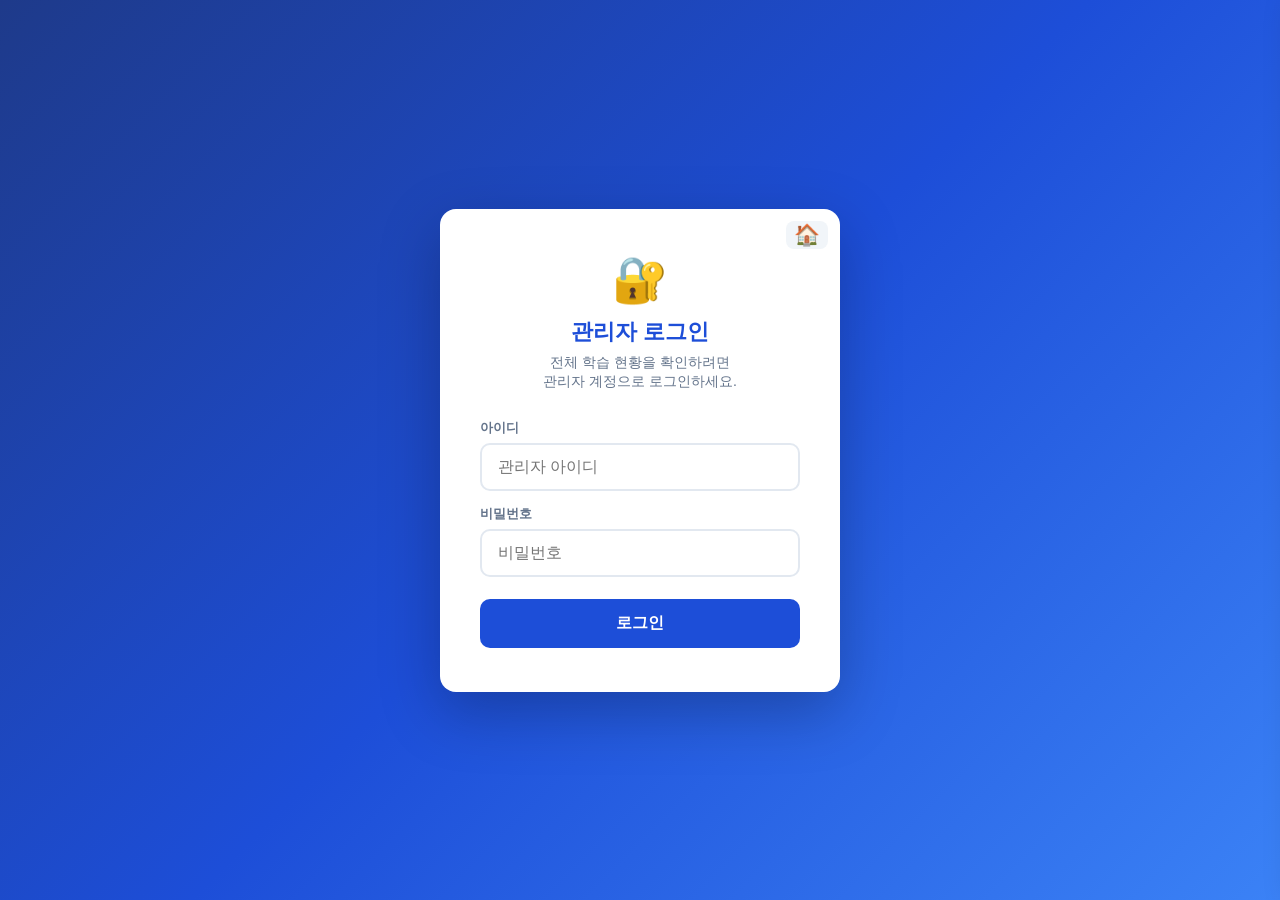
==== commit c32871e9: "Add home button to admin login card" ====
--- a/admin.html
+++ b/admin.html
@@ -22,6 +22,16 @@
   .rank-2 { background: #94a3b8; color: #fff; }
   .rank-3 { background: #b45309; color: #fff; }
   .rank-n { background: #f1f5f9; color: var(--qz-muted); }
+
+  /* 로그인 카드 홈 버튼 */
+  .login-home-btn {
+    position: absolute; top: 12px; right: 12px;
+    font-size: 1.3rem; text-decoration: none;
+    border-radius: 8px; padding: 4px 8px;
+    background: #f1f5f9; transition: background 0.2s;
+    line-height: 1;
+  }
+  .login-home-btn:hover { background: #e2e8f0; }
 
   /* 테이블 정렬 아이콘 */
   th[data-sort] { cursor: pointer; user-select: none; }
@@ -71,9 +81,26 @@
   #drawerOverlay.open { display: block; }
 
   @media(max-width:640px){
-    .stats-dashboard { padding: 12px; }
-    .stats-topbar    { padding: 14px 16px; }
+    .stats-dashboard { padding: 10px; }
+    .stats-topbar    { padding: 12px 14px; flex-wrap: wrap; gap: 8px; }
+    .stats-topbar h1 { font-size: 1rem; }
+    .topbar-right    { gap: 8px; flex-wrap: wrap; }
+    .stats-tabs      { overflow-x: auto; white-space: nowrap; -webkit-overflow-scrolling: touch; }
+    .stats-tabs::-webkit-scrollbar { display: none; }
+    .stats-tab       { font-size: 0.8rem; padding: 9px 14px; white-space: nowrap; flex-shrink: 0; }
+    .stats-section-body { padding: 12px; }
+    .stats-kpi-row   { gap: 8px; }
+    .stats-kpi-card  { padding: 12px 10px; min-width: 0; }
+    .kpi-v           { font-size: 1.5rem; }
+    .kpi-l           { font-size: 0.72rem; }
+    #kpiRow          { grid-template-columns: 1fr 1fr; gap: 8px; }
+    .donut-wrap      { flex-direction: column; align-items: flex-start; gap: 14px; }
+    table            { font-size: 0.78rem; }
+    thead th, tbody td { padding: 8px 9px; }
+    .user-chip       { font-size: 0.78rem; padding: 3px 10px; }
     #userDrawer      { width: 100%; max-width: 100%; right: -100%; }
+    .stats-login-card { padding: 28px 18px; margin: 0 12px; }
+    .mini-bar-track  { width: 56px; }
   }
 </style>
 </head>
@@ -83,7 +110,8 @@
      로그인 화면
      ══════════════════════════════════════ -->
 <div class="stats-login-wrap" id="loginWrap">
-  <div class="stats-login-card">
+  <div class="stats-login-card" style="position:relative;">
+    <a href="index.html" class="login-home-btn" title="홈으로 이동">🏠</a>
     <div class="stats-login-logo">🔐</div>
     <h2>관리자 로그인</h2>
     <p>전체 학습 현황을 확인하려면<br>관리자 계정으로 로그인하세요.</p>
@@ -146,6 +174,14 @@
           <div class="stats-section-header"><h3>퀴즈 결과 분포</h3></div>
           <div class="stats-section-body" id="donutWrap" style="display:flex;align-items:center;justify-content:center;min-height:160px"></div>
         </div>
+      </div>
+
+      <!-- 일별 방문 그래프 -->
+      <div class="stats-section" style="margin-top:16px">
+        <div class="stats-section-header">
+          <h3>📅 일별 관리자 페이지 접속 현황 (최근 14일)</h3>
+        </div>
+        <div class="stats-section-body" id="visitChartWrap" style="min-height:60px"></div>
       </div>
 
       <!-- 최근 활동 -->
@@ -254,6 +290,27 @@
 'use strict';
 
 /* ══════════════════════════════════════
+   0. 방문 카운터 (로그인 여부 무관, 페이지 열릴 때 기록)
+   ══════════════════════════════════════ */
+(function recordVisit() {
+  const today = new Date().toISOString().slice(0, 10);
+  let log = {};
+  try { log = JSON.parse(localStorage.getItem('admin_visit_log') || '{}'); } catch {}
+  log.total = (log.total || 0) + 1;
+  if (!log.dates) log.dates = {};
+  log.dates[today] = (log.dates[today] || 0) + 1;
+  // 최근 365일만 보관
+  const kept = {};
+  Object.keys(log.dates).sort().slice(-365).forEach(d => { kept[d] = log.dates[d]; });
+  log.dates = kept;
+  localStorage.setItem('admin_visit_log', JSON.stringify(log));
+})();
+
+function getVisitLog() {
+  try { return JSON.parse(localStorage.getItem('admin_visit_log') || '{}'); } catch { return {}; }
+}
+
+/* ══════════════════════════════════════
    1. 인증
    ══════════════════════════════════════ */
 const ADMIN_ID = 'yyyy';
@@ -386,14 +443,43 @@
   const totalScore = allRecords.reduce((s,r) => s+r.score, 0);
   const totalMax   = allRecords.reduce((s,r) => s+r.maxScore, 0);
 
+  /* 방문 통계 */
+  const vLog      = getVisitLog();
+  const todayStr  = new Date().toISOString().slice(0, 10);
+  const todayHits = (vLog.dates && vLog.dates[todayStr]) || 0;
+  const totalHits = vLog.total || 0;
+
   /* KPI */
   document.getElementById('kpiRow').innerHTML = `
+    <div class="stats-kpi-card" style="border-left-color:#8b5cf6">
+      <div class="kpi-l">오늘 접속</div>
+      <div class="kpi-v" style="color:#8b5cf6">${todayHits}</div>
+      <div class="kpi-u">총 ${totalHits}회 방문</div>
+    </div>
     <div class="stats-kpi-card"><div class="kpi-l">총 참여자</div><div class="kpi-v">${userCount}</div><div class="kpi-u">명</div></div>
     <div class="stats-kpi-card"><div class="kpi-l">총 퀴즈 참여</div><div class="kpi-v">${totalSess}</div><div class="kpi-u">회</div></div>
     <div class="stats-kpi-card ${pctClass(accuracy)}"><div class="kpi-l">평균 정답률</div><div class="kpi-v" style="color:${pctColor(accuracy)}">${accuracy}%</div></div>
     <div class="stats-kpi-card success"><div class="kpi-l">통과율</div><div class="kpi-v" style="color:var(--qz-success)">${passRate}%</div><div class="kpi-u">${passCount}/${totalSess}</div></div>
     <div class="stats-kpi-card"><div class="kpi-l">총 획득 점수</div><div class="kpi-v" style="color:var(--qz-primary)">${totalScore}</div><div class="kpi-u">/ ${totalMax}점</div></div>
   `;
+
+  /* 일별 방문 그래프 (최근 14일) */
+  const visitDates = Object.keys(vLog.dates || {}).sort().slice(-14);
+  const maxHits    = Math.max(...visitDates.map(d => vLog.dates[d]), 1);
+  document.getElementById('visitChartWrap').innerHTML = visitDates.length ? `
+    <div style="display:flex;align-items:flex-end;gap:6px;height:80px;padding-top:8px">
+      ${visitDates.map(d => {
+        const cnt = vLog.dates[d];
+        const pct = Math.round((cnt / maxHits) * 100);
+        const isToday = d === todayStr;
+        return `<div style="flex:1;display:flex;flex-direction:column;align-items:center;gap:4px;min-width:0">
+          <span style="font-size:.65rem;font-weight:700;color:${isToday?'#8b5cf6':'var(--qz-muted)'}">${cnt}</span>
+          <div style="width:100%;height:${pct}%;min-height:4px;border-radius:3px 3px 0 0;
+            background:${isToday?'#8b5cf6':'#c4b5fd'};transition:height .6s ease"></div>
+          <span style="font-size:.6rem;color:var(--qz-muted);white-space:nowrap">${d.slice(5)}</span>
+        </div>`;
+      }).join('')}
+    </div>` : '<p style="color:var(--qz-muted);font-size:.85rem;text-align:center;padding:20px">방문 기록 없음</p>';
 
   /* 섹션별 막대 */
   const sectAcc = Array(6).fill(null).map(() => ({c:0,t:0}));
--- a/quiz.css
+++ b/quiz.css
@@ -307,12 +307,36 @@
   transform: none;
 }
 
-/* ── 피드백 패널 ── */
+/* ── 피드백 팝업 래퍼 (보기 위에 절대 위치) ── */
+.quiz-body { position: relative; }
+
+.quiz-fb-popup {
+  display: none;
+}
+.quiz-fb-popup.active {
+  display: flex;
+  flex-direction: column;
+  position: absolute;
+  inset: 0;
+  z-index: 10;
+  border-radius: 14px;
+  background: rgba(255, 255, 255, 0.97);
+  backdrop-filter: blur(4px);
+  -webkit-backdrop-filter: blur(4px);
+  box-shadow: 0 6px 36px rgba(0, 0, 0, 0.2);
+  animation: qzSlideUp 0.28s cubic-bezier(.4,0,.2,1);
+  overflow: hidden;
+  justify-content: center;
+}
+.quiz-fb-popup.correct-popup { border: 2.5px solid #86efac; }
+.quiz-fb-popup.wrong-popup   { border: 2.5px solid #fca5a5; }
+
+/* ── 피드백 내용 ── */
 .quiz-feedback {
   display: none;
-  margin: 0 24px 16px;
-  border-radius: 12px;
-  padding: 16px 18px;
+  margin: 0;
+  padding: 20px 20px 12px;
+  border-radius: 0;
   animation: qzFadeIn 0.3s ease;
 }
 .quiz-feedback.active { display: block; }
@@ -350,7 +374,7 @@
 .wrong-fb   .quiz-feedback-score { color: var(--qz-danger);  }
 
 /* ── 다음 버튼 ── */
-.quiz-next-wrap { padding: 0 24px 24px; }
+.quiz-next-wrap { padding: 0 20px 20px; }
 .quiz-next-btn {
   width: 100%;
   padding: 13px;
@@ -537,15 +561,48 @@
 .clear-btn:hover { background: #f59e0b; }
 
 /* ══════════════════════════════════════════════════════════
-   6. 개인 결과 요약 인라인 패널 (index.html 하단)
+   6. 개인 결과 모달 오버레이 (index.html)
    ══════════════════════════════════════════════════════════ */
+
+/* 결과 보기 열기 버튼 */
+.result-open-btn {
+  display: inline-flex;
+  align-items: center;
+  gap: 7px;
+  padding: 10px 24px;
+  background: linear-gradient(135deg, var(--qz-primary), #3b82f6);
+  color: #fff;
+  border: none;
+  border-radius: 24px;
+  font-size: 0.92rem;
+  font-weight: 700;
+  cursor: pointer;
+  font-family: inherit;
+  box-shadow: 0 4px 16px rgba(29,78,216,0.4);
+  transition: all var(--qz-transition);
+}
+.result-open-btn:hover { filter: brightness(1.1); transform: translateY(-1px); }
+
+/* 모달 오버레이 */
+#myResultOverlay {
+  display: none;
+  position: fixed;
+  inset: 0;
+  z-index: 8500;
+  background: rgba(0, 0, 0, 0.72);
+  align-items: flex-start;
+  justify-content: center;
+  overflow-y: auto;
+  padding: 20px 14px 40px;
+  -webkit-overflow-scrolling: touch;
+}
+#myResultOverlay.active { display: flex; }
+
 #myResultPanel {
-  display: none;
-  margin: 40px auto;
-  max-width: 900px;
-  padding: 0 16px;
-}
-#myResultPanel.active { display: block; }
+  width: 100%;
+  max-width: 720px;
+  animation: qzSlideUp 0.32s ease;
+}
 
 .result-panel-card {
   background: var(--qz-card);
@@ -557,26 +614,76 @@
 .result-panel-header {
   background: linear-gradient(135deg, var(--qz-primary) 0%, #3b82f6 100%);
   color: #fff;
-  padding: 22px 28px;
-}
+  padding: 18px 22px;
+  display: flex;
+  align-items: flex-start;
+  justify-content: space-between;
+  gap: 12px;
+}
+.result-panel-header-text { flex: 1; min-width: 0; }
 .result-panel-header h2 {
-  font-size: 1.2rem;
+  font-size: 1.15rem;
   font-weight: 800;
-  margin-bottom: 4px;
-}
-.result-panel-header p { font-size: 0.88rem; opacity: 0.85; }
-
-/* ── 주요 수치 그리드 ── */
+  margin-bottom: 3px;
+}
+.result-panel-header p { font-size: 0.85rem; opacity: 0.85; }
+
+/* 헤더 액션 영역 */
+.result-panel-header-actions {
+  display: flex;
+  align-items: center;
+  gap: 8px;
+  flex-shrink: 0;
+}
+
+/* 사용자 이니셜 아바타 */
+.result-user-avatar {
+  width: 36px;
+  height: 36px;
+  border-radius: 50%;
+  background: #06b6d4;
+  color: #fff;
+  font-weight: 900;
+  font-size: 1rem;
+  display: flex;
+  align-items: center;
+  justify-content: center;
+  flex-shrink: 0;
+  box-shadow: 0 2px 8px rgba(0,0,0,0.2);
+}
+
+/* 영상으로 돌아가기 버튼 */
+.result-back-btn {
+  padding: 8px 14px;
+  background: rgba(255,255,255,0.12);
+  border: 1.5px solid rgba(255,255,255,0.45);
+  border-radius: 8px;
+  color: #fff;
+  font-size: 0.83rem;
+  font-weight: 700;
+  cursor: pointer;
+  font-family: inherit;
+  transition: background var(--qz-transition);
+  white-space: nowrap;
+}
+.result-back-btn:hover { background: rgba(255,255,255,0.28); }
+
+/* ── 주요 수치 그리드 (5개) ── */
 .result-kpi-grid {
   display: grid;
-  grid-template-columns: repeat(auto-fit, minmax(130px, 1fr));
+  grid-template-columns: repeat(3, 1fr);
   gap: 1px;
   background: var(--qz-border);
 }
+/* 4·5번째 카드는 두 번째 줄 2열 균등 */
+.result-kpi-grid .result-kpi-item:nth-child(4) { grid-column: 1 / 2; }
+.result-kpi-grid .result-kpi-item:nth-child(5) { grid-column: 2 / 4; }
+
 .result-kpi-item {
   background: var(--qz-card);
   padding: 18px 16px;
   text-align: center;
+  border-left: 4px solid transparent;
 }
 .result-kpi-label {
   font-size: 0.75rem;
@@ -594,6 +701,7 @@
 .result-kpi-value.highlight { color: var(--qz-primary); }
 .result-kpi-value.success   { color: var(--qz-success); }
 .result-kpi-value.danger    { color: var(--qz-danger);  }
+.result-kpi-value.warning   { color: var(--qz-warning); }
 .result-kpi-unit {
   font-size: 0.78rem;
   color: var(--qz-muted);
@@ -1054,20 +1162,141 @@
    9. 반응형
    ══════════════════════════════════════════════════════════ */
 @media (max-width: 640px) {
-  .quiz-card { max-height: 95vh; }
-  .quiz-header { padding: 16px 18px 12px; }
-  .quiz-body { padding: 18px; }
-  .quiz-question { font-size: 0.98rem; }
-  .quiz-option-btn { padding: 12px 14px; font-size: 0.91rem; }
-  .quiz-submit-wrap,
-  .quiz-next-wrap { padding-left: 18px; padding-right: 18px; }
-  .quiz-feedback { margin: 0 18px 14px; }
-
-  .stats-topbar  { padding: 16px 20px; }
-  .stats-dashboard { padding: 16px; }
-  .name-modal-box { padding: 28px 20px; }
-  .stats-login-card { padding: 32px 24px; }
-  .bar-label { min-width: 72px; font-size: 0.75rem; }
+
+  /* ── 모든 오버레이: 최상단 정렬, 전체 너비 ── */
+  #quizOverlay,
+  #warnModal,
+  #retryModal,
+  #sectionClearModal,
+  #nameModal,
+  #learningIntroModal {
+    align-items: flex-start;
+    justify-content: center;
+    padding: 0;
+    overflow-y: auto;
+  }
+
+  /* ── 퀴즈 카드 ── */
+  .quiz-card {
+    max-height: none;
+    width: 100%;
+    border-radius: 0 0 20px 20px;
+    overflow-y: auto;
+    box-shadow: 0 8px 32px rgba(0,0,0,0.22);
+  }
+  .quiz-header {
+    padding: 14px 16px 10px;
+    position: sticky;
+    top: 0;
+    background: var(--qz-card);
+    z-index: 2;
+    border-bottom: 1px solid var(--qz-border);
+  }
+  .quiz-header-section { font-size: 0.72rem; padding: 3px 10px; }
+  .quiz-header-counter { font-size: 0.82rem; }
+  .quiz-score-badge { padding: 8px 16px; font-size: 0.82rem; gap: 4px; }
+  .quiz-timer-bar { padding: 6px 16px; gap: 8px; }
+  .quiz-timer-text { font-size: 0.82rem; min-width: 28px; }
+  .quiz-body { padding: 14px 16px; }
+  .quiz-question { font-size: 0.95rem; line-height: 1.6; margin-bottom: 14px; }
+  .quiz-option-btn {
+    padding: 11px 12px;
+    font-size: 0.88rem;
+    gap: 10px;
+    border-radius: 10px;
+  }
+  .quiz-option-num {
+    min-width: 26px;
+    height: 26px;
+    font-size: 0.78rem;
+  }
+  .quiz-options { gap: 8px; margin-bottom: 14px; }
+  .quiz-submit-wrap { padding: 0 16px 14px; }
+  .quiz-next-wrap   { padding: 0 14px 14px; }
+  .quiz-feedback    { padding: 16px 14px 10px; font-size: 0.84rem; }
+  .quiz-feedback-title { font-size: 0.95rem; }
+  .quiz-feedback-pts { font-size: 0.82rem; padding: 3px 10px; }
+  .quiz-fb-popup.active { border-radius: 12px; }
+
+  /* 결과 패널 헤더 액션 — 모바일 */
+  .result-panel-header { flex-wrap: wrap; gap: 10px; padding: 14px 16px; }
+  .result-panel-header-actions { flex-wrap: wrap; gap: 6px; }
+  .result-back-btn { font-size: 0.78rem; padding: 6px 10px; }
+  .result-user-avatar { width: 30px; height: 30px; font-size: 0.85rem; }
+
+  /* KPI 5개: 모바일 2열 */
+  .result-kpi-grid { grid-template-columns: 1fr 1fr; }
+  .result-kpi-grid .result-kpi-item:nth-child(4) { grid-column: auto; }
+  .result-kpi-grid .result-kpi-item:nth-child(5) { grid-column: auto; }
+  .result-kpi-item { padding: 14px 10px; }
+  .result-kpi-value { font-size: 1.3rem; }
+
+  /* ── 이름 모달 ── */
+  .name-modal-box {
+    width: 100%;
+    border-radius: 0 0 20px 20px;
+    padding: 24px 18px;
+    box-shadow: 0 8px 32px rgba(0,0,0,0.22);
+  }
+  .name-modal-box h2 { font-size: 1.25rem; }
+  .name-modal-box p { font-size: 0.85rem; }
+  .name-modal-box input { padding: 13px 14px; font-size: 0.95rem; }
+  .name-modal-box .btn-start { padding: 13px; font-size: 0.98rem; }
+
+  /* ── 경고·재시도·통과 모달 ── */
+  .warn-modal-box,
+  .retry-modal-box,
+  .section-clear-box {
+    width: 100%;
+    border-radius: 0 0 20px 20px;
+    padding: 24px 18px;
+    box-shadow: 0 8px 32px rgba(0,0,0,0.22);
+  }
+
+  /* ── 인트로 모달 ── */
+  .intro-modal-box {
+    width: 100%;
+    border-radius: 0 0 20px 20px;
+    max-height: none;
+    box-shadow: 0 8px 32px rgba(0,0,0,0.22);
+  }
+  .intro-header { padding: 20px 18px 16px; }
+  .intro-logo { font-size: 2rem; margin-bottom: 7px; }
+  .intro-header h2 { font-size: 1.1rem; }
+  .patent-medal { font-size: 2.4em; }
+  .patent-text { font-size: 0.9rem; }
+  .patent-number { font-size: 0.63rem; }
+  .intro-body { padding: 16px 16px 20px; }
+  .intro-flow { gap: 0; margin-bottom: 14px; }
+  .intro-flow-step { min-width: 56px; }
+  .intro-flow-icon { width: 36px; height: 36px; font-size: 1rem; }
+  .intro-flow-label { font-size: 0.65rem; }
+  .intro-flow-arrow { font-size: 0.9rem; padding-bottom: 16px; }
+  .intro-steps { gap: 8px; margin-bottom: 14px; }
+  .intro-step { padding: 10px 12px; gap: 10px; }
+  .intro-step-content strong { font-size: 0.84rem; }
+  .intro-step-content p { font-size: 0.77rem; }
+  .intro-score-chips { padding: 10px 12px; gap: 6px; margin-bottom: 14px; }
+  .intro-score-chip { font-size: 0.72rem; padding: 2px 8px; }
+  .intro-next-btn { padding: 13px; font-size: 0.95rem; }
+  .intro-cancel-btn { font-size: 0.8rem; margin-top: 6px; }
+
+  /* ── 퀴즈 상태바 ── */
+  #quizStatusBar { gap: 5px; margin-top: 10px; }
+
+  /* ── 통계 페이지 (my-results / admin) ── */
+  .stats-topbar { padding: 14px 16px; }
+  .stats-topbar h1 { font-size: 1.05rem; }
+  .stats-topbar .topbar-sub { font-size: 0.75rem; }
+  .stats-dashboard { padding: 14px; }
+  .stats-section-body { padding: 14px; }
+  .stats-kpi-card { padding: 14px 12px; }
+  .kpi-v { font-size: 1.6rem; }
+  .stats-login-card { padding: 28px 18px; margin: 0 16px; }
+  .bar-label { min-width: 66px; font-size: 0.73rem; }
+
+  /* ── 도넛 차트 ── */
+  .donut-wrap { flex-direction: column; align-items: flex-start; gap: 16px; }
 }
 
 /* ══════════════════════════════════════════════════════════
@@ -1087,6 +1316,227 @@
 }
 .qz-pulse { animation: qzPulse 1.5s ease infinite; }
 
+/* ══════════════════════════════════════════════════════════
+   11. 학습 인트로 모달
+   ══════════════════════════════════════════════════════════ */
+#learningIntroModal {
+  display: none;
+  position: fixed;
+  inset: 0;
+  z-index: 9050;
+  background: var(--qz-overlay);
+  align-items: center;
+  justify-content: center;
+  padding: 16px;
+}
+#learningIntroModal.active { display: flex; }
+
+.intro-modal-box {
+  background: var(--qz-card);
+  border-radius: var(--qz-radius);
+  box-shadow: var(--qz-shadow);
+  width: 100%;
+  max-width: 500px;
+  max-height: 92vh;
+  overflow-y: auto;
+  animation: qzSlideUp 0.32s ease;
+}
+
+/* 헤더 배너 */
+.intro-header {
+  background: linear-gradient(135deg, #0f172a 0%, #1e3a8a 55%, #1d4ed8 100%);
+  padding: 28px 28px 22px;
+  text-align: center;
+  color: #fff;
+  border-radius: var(--qz-radius) var(--qz-radius) 0 0;
+  position: relative;
+}
+.intro-logo { font-size: 2.6rem; margin-bottom: 10px; }
+.intro-header h2 {
+  font-size: 1.25rem;
+  font-weight: 900;
+  margin-bottom: 4px;
+  letter-spacing: -0.01em;
+}
+.intro-header .intro-sub {
+  font-size: 0.85rem;
+  background: rgba(255,255,255,0.18);
+  display: inline-block;
+  padding: 3px 12px;
+  border-radius: 20px;
+  margin-top: 4px;
+}
+
+/* 특허 등록 배너 */
+.patent-banner {
+  display: flex;
+  align-items: center;
+  justify-content: center;
+  gap: 10px;
+  margin-bottom: 6px;
+}
+.patent-medal {
+  font-size: 3em;   /* 주변 텍스트의 3배 */
+  line-height: 1;
+  filter: drop-shadow(0 2px 6px rgba(0,0,0,0.4));
+}
+.patent-text {
+  font-size: 1rem;
+  font-weight: 700;
+  color: rgba(255,255,255,0.9);
+  letter-spacing: 0.02em;
+}
+.patent-count {
+  color: #fbbf24;
+  font-weight: 900;
+}
+
+/* 특허 번호 */
+.patent-number {
+  margin-top: 8px;
+  font-size: 0.72rem;
+  color: rgba(255,255,255,0.55);
+  letter-spacing: 0.04em;
+}
+
+/* 학습 흐름 설명 — 다크 테마 */
+.intro-body {
+  padding: 22px 24px;
+  background: #0f172a;
+  border-radius: 0 0 var(--qz-radius) var(--qz-radius);
+}
+
+.intro-flow {
+  display: flex;
+  align-items: center;
+  gap: 0;
+  margin-bottom: 20px;
+  overflow-x: auto;
+  padding-bottom: 4px;
+}
+.intro-flow-step {
+  display: flex;
+  flex-direction: column;
+  align-items: center;
+  text-align: center;
+  min-width: 72px;
+  flex: 1;
+}
+.intro-flow-icon {
+  width: 44px;
+  height: 44px;
+  border-radius: 50%;
+  background: rgba(59,130,246,0.18);
+  border: 2px solid rgba(59,130,246,0.45);
+  display: flex;
+  align-items: center;
+  justify-content: center;
+  font-size: 1.2rem;
+  margin-bottom: 6px;
+}
+.intro-flow-label {
+  font-size: 0.72rem;
+  font-weight: 700;
+  color: #cbd5e1;
+  line-height: 1.3;
+}
+.intro-flow-arrow {
+  color: #475569;
+  font-size: 1.1rem;
+  padding: 0 4px;
+  flex-shrink: 0;
+  padding-bottom: 20px;
+}
+
+/* 상세 단계 리스트 */
+.intro-steps { display: flex; flex-direction: column; gap: 10px; margin-bottom: 20px; }
+.intro-step {
+  display: flex;
+  gap: 12px;
+  align-items: flex-start;
+  padding: 12px 14px;
+  background: rgba(255,255,255,0.07);
+  border-radius: 10px;
+  border-left: 3px solid #3b82f6;
+}
+.intro-step-num {
+  min-width: 24px;
+  height: 24px;
+  border-radius: 50%;
+  background: #3b82f6;
+  color: #fff;
+  font-size: 0.75rem;
+  font-weight: 800;
+  display: flex;
+  align-items: center;
+  justify-content: center;
+  flex-shrink: 0;
+  margin-top: 1px;
+}
+.intro-step-content strong {
+  font-size: 0.88rem;
+  color: #f1f5f9;
+  display: block;
+  margin-bottom: 2px;
+}
+.intro-step-content p {
+  font-size: 0.8rem;
+  color: #94a3b8;
+  line-height: 1.5;
+  margin: 0;
+}
+
+/* 점수 안내 칩 */
+.intro-score-chips {
+  display: flex;
+  gap: 8px;
+  flex-wrap: wrap;
+  margin-bottom: 20px;
+  padding: 12px 14px;
+  background: rgba(245,158,11,0.12);
+  border-radius: 10px;
+  border: 1px solid rgba(245,158,11,0.35);
+}
+.intro-score-chip {
+  font-size: 0.78rem;
+  font-weight: 700;
+  padding: 3px 10px;
+  border-radius: 20px;
+  background: rgba(255,255,255,0.08);
+  border: 1.5px solid #f59e0b;
+  color: #fcd34d;
+}
+
+/* 시작 버튼 */
+.intro-next-btn {
+  width: 100%;
+  padding: 15px;
+  background: linear-gradient(135deg, var(--qz-primary), #3b82f6);
+  color: #fff;
+  border: none;
+  border-radius: 12px;
+  font-size: 1.02rem;
+  font-weight: 800;
+  cursor: pointer;
+  transition: all var(--qz-transition);
+  font-family: inherit;
+  letter-spacing: 0.01em;
+}
+.intro-next-btn:hover { filter: brightness(1.1); transform: translateY(-1px); }
+
+.intro-cancel-btn {
+  width: 100%;
+  margin-top: 8px;
+  padding: 10px;
+  background: transparent;
+  color: #475569;
+  border: none;
+  font-size: 0.85rem;
+  cursor: pointer;
+  font-family: inherit;
+}
+.intro-cancel-btn:hover { color: #94a3b8; }
+
 /* ── 스크롤바 스타일 ── */
 .quiz-card::-webkit-scrollbar { width: 6px; }
 .quiz-card::-webkit-scrollbar-track { background: #f1f5f9; }
